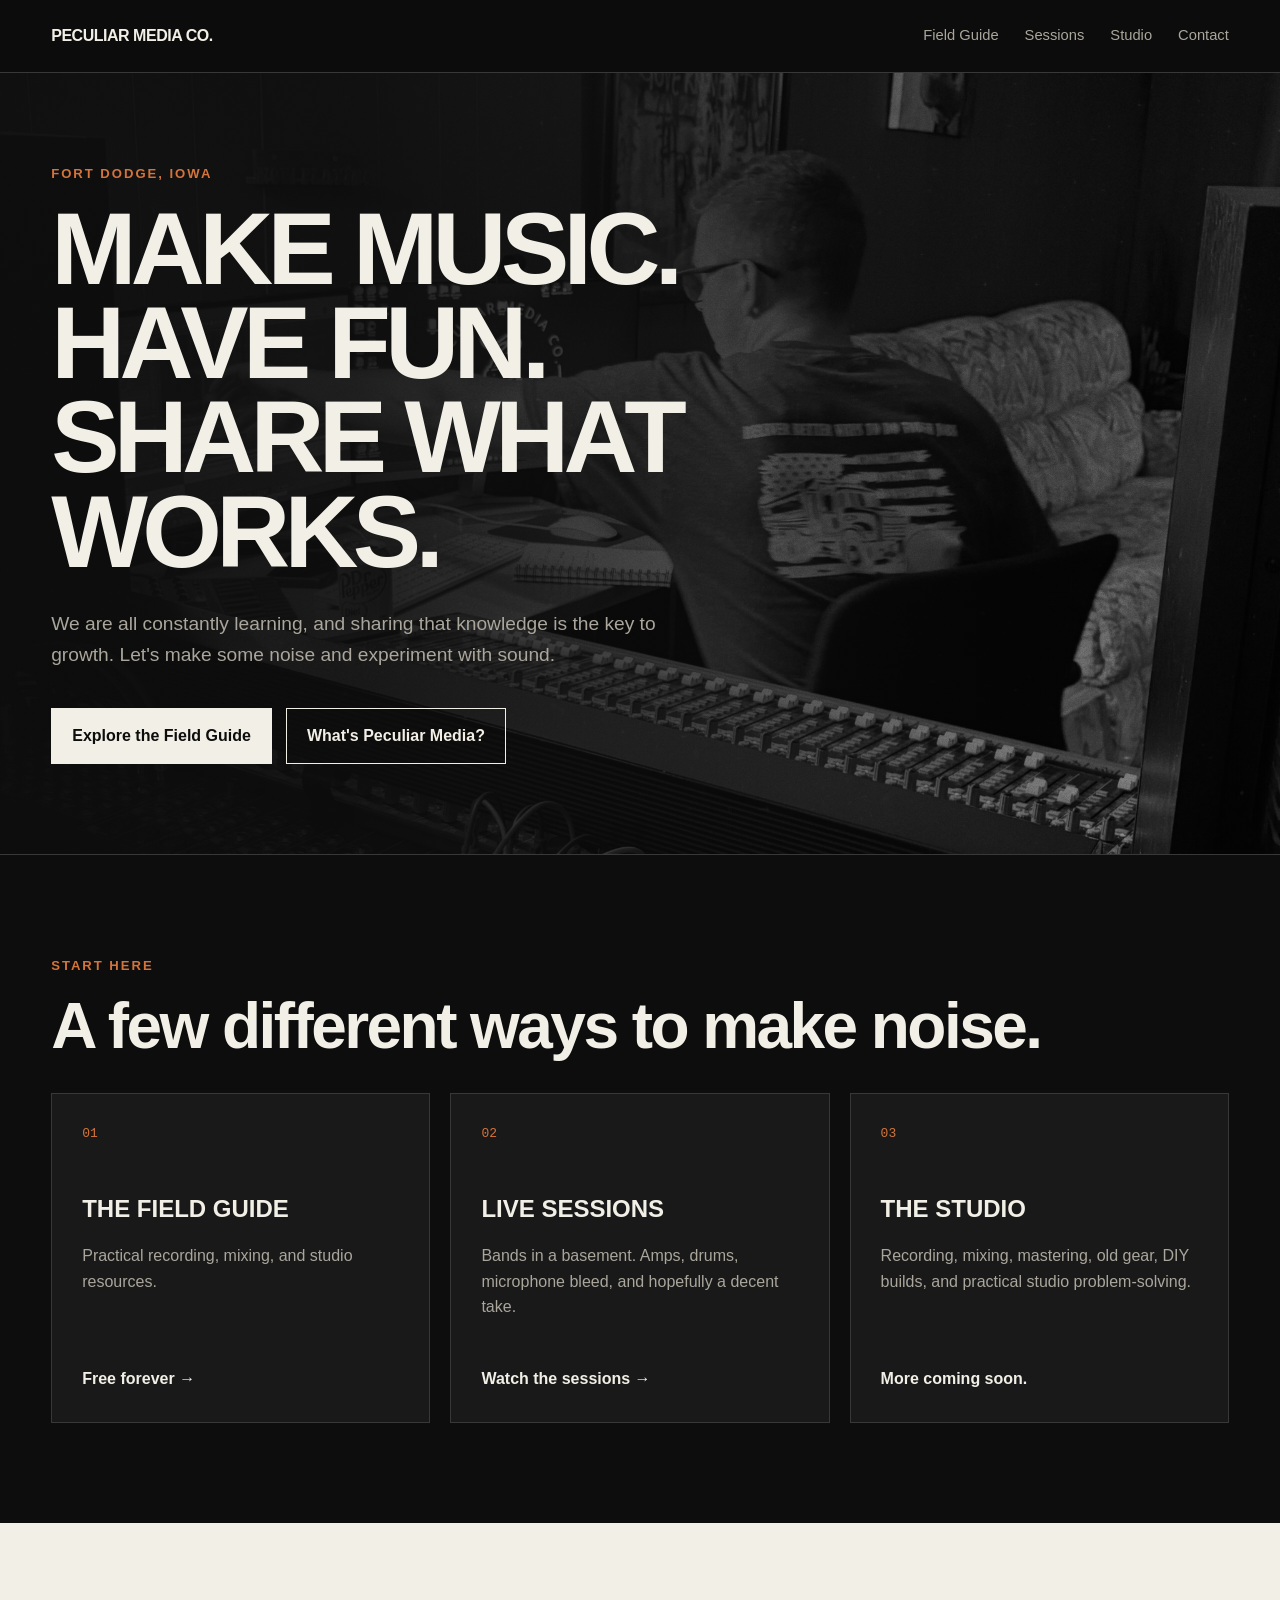
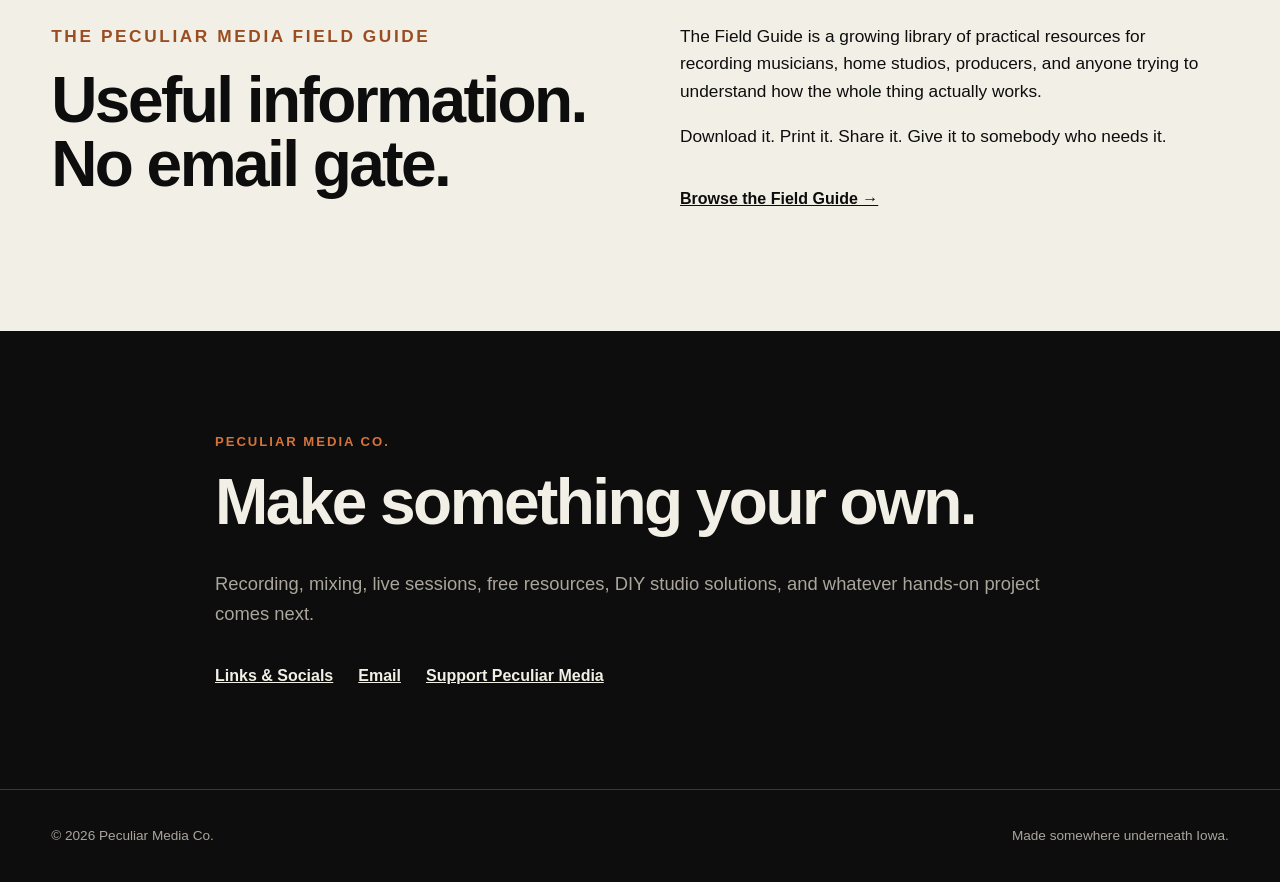
==== index.html @ db074de8 "Update index.html youtube link" ====
<!DOCTYPE html>
<html lang="en">
<head>
  <meta charset="UTF-8">

  <meta
    name="viewport"
    content="width=device-width, initial-scale=1.0"
  >

  <meta
    name="description"
    content="Peculiar Media Co. — recording, live sessions, DIY studio solutions, and free studio resources."
  >

  <title>Peculiar Media Co.</title>

  <link rel="stylesheet" href="/styles.css">
</head>

<body>

  <header class="site-header">
    <div class="container nav">
      <a class="logo" href="/">PECULIAR MEDIA CO.</a>

      <nav>
        <a href="/field-guide/">Field Guide</a>
        <a href="#sessions">Sessions</a>
        <a href="#studio">Studio</a>
        <a href="#contact">Contact</a>
      </nav>
    </div>
  </header>


  <main>

    <section class="hero">
      <div class="container hero-content">

        <p class="eyebrow">FORT DODGE, IOWA</p>

        <h1>
  MAKE MUSIC.<br>
  HAVE FUN.<br>
  SHARE WHAT WORKS.
</h1>

        <p class="hero-copy">
  We are all constantly learning, and sharing that knowledge is the key to growth. 
          Let's make some noise and experiment with sound.
</p>

        <div class="hero-buttons">
          <a class="button primary" href="/field-guide/">
            Explore the Field Guide
          </a>

          <a class="button secondary" href="#studio">
            What's Peculiar Media?
          </a>
        </div>

      </div>
    </section>


    <section class="section">
      <div class="container">

        <p class="eyebrow">START HERE</p>

        <h2>A few different ways to make noise.</h2>

        <div class="card-grid">

          <a class="feature-card" href="/field-guide/">
            <span class="card-number">01</span>

            <h3>THE FIELD GUIDE</h3>

            <p>
              Practical recording, mixing, and studio resources.
            </p>

            <strong>Free forever →</strong>
          </a>


          <a class="feature-card"
   id="sessions"
   href="https://www.youtube.com/channel/UCgUYKD_JXZCVzA_oYSHVTQg"
   target="_blank"
   rel="noopener noreferrer">

  <span class="card-number">02</span>

  <h3>LIVE SESSIONS</h3>

  <p>
    Bands in a basement. Amps, drums, microphone bleed,
    and hopefully a decent take.
  </p>

  <strong>Watch the sessions →</strong>
</a>


          <div class="feature-card" id="studio">
            <span class="card-number">03</span>

            <h3>THE STUDIO</h3>

            <p>
              Recording, mixing, mastering, old gear, DIY builds,
              and practical studio problem-solving.
            </p>

            <strong>More coming soon.</strong>
          </div>

        </div>
      </div>
    </section>


    <section class="section field-guide-callout">
      <div class="container callout-layout">

        <div>
          <p class="eyebrow">THE PECULIAR MEDIA FIELD GUIDE</p>

          <h2>
            Useful information.<br>
            No email gate.
          </h2>
        </div>

        <div>
          <p>
            The Field Guide is a growing library of practical resources
            for recording musicians, home studios, producers, and anyone
            trying to understand how the whole thing actually works.
          </p>

          <p>
            Download it. Print it. Share it. Give it to somebody who needs it.
          </p>

          <a class="text-link" href="/field-guide/">
            Browse the Field Guide →
          </a>
        </div>

      </div>
    </section>


    <section class="section" id="contact">
      <div class="container contact">

        <p class="eyebrow">PECULIAR MEDIA CO.</p>

        <h2>Make something your own.</h2>

        <p>
          Recording, mixing, live sessions, free resources,
          DIY studio solutions, and whatever hands-on project comes next.
        </p>

        <div class="contact-links">
          <a href="https://linktr.ee/peculiarmediaco">
            Links & Socials
          </a>

          <a href="mailto:peculiarmediacompany@gmail.com">
            Email
          </a>

          <a href="https://ko-fi.com/peculiarmediaco">
            Support Peculiar Media
          </a>
        </div>

      </div>
    </section>

  </main>


  <footer>
    <div class="container footer-inner">
      <span>© 2026 Peculiar Media Co.</span>
      <span>Made somewhere underneath Iowa.</span>
    </div>
  </footer>

</body>
</html>
---- styles.css ----
/* =========================
   PECULIAR MEDIA CO.
   ========================= */

:root {
  --black: #0d0d0d;
  --dark: #151515;
  --card: #191919;
  --white: #f2efe6;
  --muted: #aaa69c;
  --line: #383838;
  --accent: #d4743b;
  --max-width: 1180px;
}


/* RESET */

* {
  box-sizing: border-box;
}

html {
  scroll-behavior: smooth;
}

body {
  margin: 0;
  background: var(--black);
  color: var(--white);
  font-family: Arial, Helvetica, sans-serif;
  line-height: 1.6;
}

a {
  color: inherit;
}

img {
  max-width: 100%;
  display: block;
}


/* GLOBAL */

.container {
  width: min(92%, var(--max-width));
  margin: 0 auto;
}

.section {
  padding: 100px 0;
}

.eyebrow {
  margin: 0 0 18px;
  color: var(--accent);
  font-weight: 700;
  font-size: 0.82rem;
  letter-spacing: 0.15em;
}

h1,
h2,
h3,
p {
  margin-top: 0;
}

h1 {
  max-width: 900px;
  margin-bottom: 30px;
  font-size: clamp(3rem, 8vw, 7rem);
  line-height: 0.92;
  letter-spacing: -0.055em;
}

h2 {
  margin-bottom: 35px;
  font-size: clamp(2rem, 5vw, 4.4rem);
  line-height: 1;
  letter-spacing: -0.04em;
}

h3 {
  margin-bottom: 15px;
  font-size: 1.5rem;
}


/* HEADER */

.site-header {
  position: sticky;
  top: 0;
  z-index: 10;
  background: rgba(13, 13, 13, 0.94);
  border-bottom: 1px solid var(--line);
  backdrop-filter: blur(12px);
}

.nav {
  min-height: 72px;
  display: flex;
  align-items: center;
  justify-content: space-between;
  gap: 30px;
}

.logo {
  text-decoration: none;
  font-weight: 800;
  letter-spacing: -0.03em;
}

nav {
  display: flex;
  gap: 26px;
}

nav a {
  color: var(--muted);
  text-decoration: none;
  font-size: 0.92rem;
}

nav a:hover {
  color: var(--white);
}


/* =========================
   HOME PAGE
   ========================= */


/* HERO */

.hero {
  min-height: 82vh;
  display: flex;
  align-items: center;
  border-bottom: 1px solid var(--line);

  background:
    linear-gradient(
      90deg,
      rgba(13, 13, 13, 0.97) 0%,
      rgba(13, 13, 13, 0.90) 28%,
      rgba(13, 13, 13, 0.68) 52%,
      rgba(13, 13, 13, 0.34) 78%,
      rgba(13, 13, 13, 0.18) 100%
    ),
    url("/hero-console.jpeg");

  background-size: cover;
  background-position: center center;
  background-repeat: no-repeat;
}

.hero-content {
  padding-top: 90px;
  padding-bottom: 90px;
}

.hero-copy {
  max-width: 670px;
  color: var(--muted);
  font-size: 1.2rem;
}

.hero-buttons {
  margin-top: 38px;
  display: flex;
  flex-wrap: wrap;
  gap: 14px;
}


/* BUTTONS */

.button {
  display: inline-block;
  padding: 14px 20px;
  text-decoration: none;
  font-weight: 700;
  border: 1px solid var(--white);
}

.button.primary {
  background: var(--white);
  color: var(--black);
}

.button.primary:hover {
  background: var(--accent);
  border-color: var(--accent);
}

.button.secondary:hover {
  background: var(--white);
  color: var(--black);
}


/* HOME CARDS */

.card-grid {
  display: grid;
  grid-template-columns: repeat(3, 1fr);
  gap: 20px;
}

.feature-card {
  min-height: 330px;
  padding: 30px;
  display: flex;
  flex-direction: column;
  background: var(--card);
  border: 1px solid var(--line);
  text-decoration: none;
}

.feature-card p {
  color: var(--muted);
}

.feature-card strong {
  margin-top: auto;
}

a.feature-card {
  transition:
    transform 0.2s ease,
    border-color 0.2s ease;
}

a.feature-card:hover {
  transform: translateY(-5px);
  border-color: var(--accent);
}

.card-number {
  margin-bottom: 45px;
  color: var(--accent);
  font-family: monospace;
}


/* HOME FIELD GUIDE CALLOUT */

.field-guide-callout {
  background: var(--white);
  color: var(--black);
}

.callout-layout {
  display: grid;
  grid-template-columns: 1fr 1fr;
  gap: 80px;
}

.callout-layout .eyebrow {
  color: #9b4d22;
}

.callout-layout p {
  max-width: 540px;
  font-size: 1.08rem;
}

.text-link {
  display: inline-block;
  margin-top: 18px;
  font-weight: 800;
}


/* CONTACT */

.contact {
  max-width: 850px;
  margin-left: auto;
  margin-right: auto;
}

.contact > p:not(.eyebrow) {
  color: var(--muted);
  font-size: 1.15rem;
}

.contact-links {
  margin-top: 35px;
  display: flex;
  flex-wrap: wrap;
  gap: 25px;
}

.contact-links a {
  font-weight: 700;
}


/* =========================
   SIMPLE FIELD GUIDE PAGE
   ========================= */

.simple-field-hero {
  padding: 90px 0 55px;
  border-bottom: 1px solid var(--line);
}

.simple-field-hero h1 {
  max-width: 950px;
  margin-bottom: 24px;
  font-size: clamp(3rem, 7vw, 6rem);
  line-height: 0.95;
}

.simple-field-intro {
  max-width: 760px;
  margin-bottom: 10px;
  color: var(--muted);
  font-size: 1.15rem;
}

.simple-field-note {
  margin-bottom: 28px;
  color: var(--white);
  font-weight: 700;
}


/* SEARCH */

.simple-search-wrap {
  max-width: 760px;
}

.simple-search {
  width: 100%;
  padding: 17px 18px;
  background: var(--card);
  color: var(--white);
  border: 1px solid var(--line);
  font: inherit;
  font-size: 1rem;
  outline: none;
}

.simple-search::placeholder {
  color: var(--muted);
}

.simple-search:focus {
  border-color: var(--accent);
}


/* FIELD GUIDE SECTIONS */

.simple-field-section {
  padding: 65px 0;
}


/* TOPICS */

.topic-grid {
  display: grid;
  grid-template-columns: repeat(3, 1fr);
  gap: 12px;
}

.topic-card {
  padding: 22px 20px;
  background: var(--card);
  border: 1px solid var(--line);
  text-decoration: none;
  font-weight: 700;
  transition: border-color 0.2s ease;
}

.topic-card:hover {
  border-color: var(--accent);
}


/* RESOURCE LIST */

.simple-resource-list {
  border-top: 1px solid var(--line);
}

.simple-resource {
  display: grid;
  grid-template-columns: 1fr auto;
  gap: 25px;
  align-items: center;
  padding: 28px 0;
  border-bottom: 1px solid var(--line);
  text-decoration: none;
  transition:
    background 0.2s ease,
    padding 0.2s ease;
}

.simple-resource:hover {
  background: var(--card);
  padding-left: 18px;
  padding-right: 18px;
}

.resource-label {
  display: inline-block;
  margin-bottom: 8px;
  color: var(--accent);
  font-size: 0.72rem;
  font-weight: 700;
  letter-spacing: 0.12em;
}

.simple-resource h3 {
  margin-bottom: 8px;
  font-size: 1.55rem;
}

.simple-resource p {
  max-width: 720px;
  margin-bottom: 0;
  color: var(--muted);
}

.resource-arrow {
  font-size: 1.8rem;
}


/* FIELD GUIDE BOTTOM CALLOUT */

.simple-field-footer-callout {
  padding: 55px 0;
  background: var(--white);
  color: var(--black);
}

.simple-field-footer-callout p {
  max-width: 760px;
  font-size: 1.08rem;
}

.simple-field-links {
  display: flex;
  flex-wrap: wrap;
  gap: 24px;
  margin-top: 24px;
}

.simple-field-links a {
  font-weight: 700;
}


/* =========================
   FOOTER
   ========================= */

footer {
  padding: 35px 0;
  border-top: 1px solid var(--line);
  color: var(--muted);
  font-size: 0.85rem;
}

.footer-inner {
  display: flex;
  justify-content: space-between;
  gap: 20px;
}


/* =========================
   MOBILE
   ========================= */

@media (max-width: 800px) {

  .section {
    padding: 70px 0;
  }


  /* HEADER */

  .nav {
    padding: 17px 0;
    align-items: flex-start;
  }

  nav {
    display: none;
  }


  /* HOME HERO */

  .hero {
    min-height: auto;

    background:
      linear-gradient(
        180deg,
        rgba(13, 13, 13, 0.58) 0%,
        rgba(13, 13, 13, 0.80) 45%,
        rgba(13, 13, 13, 0.97) 100%
      ),
      url("/hero-console.jpeg");

    background-size: cover;
    background-position: 58% center;
    background-repeat: no-repeat;
  }

  .hero-content {
    padding-top: 100px;
    padding-bottom: 90px;
  }

  .hero-copy {
    font-size: 1.05rem;
  }


  /* HOME CONTENT */

  .card-grid,
  .callout-layout {
    grid-template-columns: 1fr;
  }

  .callout-layout {
    gap: 25px;
  }


  /* FIELD GUIDE */

  .simple-field-hero {
    padding: 65px 0 42px;
  }

  .simple-field-hero h1 {
    font-size: clamp(2.7rem, 12vw, 4rem);
    line-height: 0.92;
  }

  .simple-field-intro {
    font-size: 1rem;
  }

  .simple-field-section {
    padding: 48px 0;
  }

  .topic-grid {
    grid-template-columns: repeat(2, 1fr);
  }

  .topic-card {
    padding: 18px 16px;
  }

  .simple-resource {
    grid-template-columns: 1fr auto;
    gap: 15px;
    padding: 24px 0;
  }

  .simple-resource:hover {
    padding-left: 0;
    padding-right: 0;
    background: transparent;
  }

  .simple-resource h3 {
    font-size: 1.35rem;
    line-height: 1.1;
  }

  .simple-resource p {
    font-size: 0.95rem;
  }

  .resource-arrow {
    font-size: 1.5rem;
  }

  .simple-field-links {
    flex-direction: column;
    gap: 12px;
  }


  /* FOOTER */

  .footer-inner {
    flex-direction: column;
  }

}


/* EXTRA SMALL PHONES */

@media (max-width: 420px) {

  .topic-grid {
    grid-template-columns: 1fr;
  }

  .hero-buttons {
    flex-direction: column;
  }

  .button {
    width: 100%;
    text-align: center;
  }

}

/* =========================
   MIX REFERENCE LIBRARY
   ========================= */

.reference-hero {
  padding: 90px 0 55px;
  border-bottom: 1px solid var(--line);
}

.reference-hero h1 {
  max-width: 900px;
  margin-bottom: 24px;
  font-size: clamp(3rem, 7vw, 6rem);
  line-height: 0.95;
}

.reference-intro {
  max-width: 760px;
  color: var(--muted);
  font-size: 1.1rem;
}


/* SEARCH + FILTERS */

.reference-tools {
  padding: 50px 0;
  border-bottom: 1px solid var(--line);
}

#reference-search {
  width: 100%;
  max-width: 760px;
  padding: 17px 18px;
  background: var(--card);
  color: var(--white);
  border: 1px solid var(--line);
  font: inherit;
  font-size: 1rem;
  outline: none;
}

#reference-search::placeholder {
  color: var(--muted);
}

#reference-search:focus {
  border-color: var(--accent);
}

.reference-filters {
  display: flex;
  flex-wrap: wrap;
  gap: 10px;
  margin-top: 20px;
}

.filter-button {
  padding: 10px 15px;
  background: transparent;
  color: var(--muted);
  border: 1px solid var(--line);
  font: inherit;
  font-weight: 700;
  cursor: pointer;
}

.filter-button:hover,
.filter-button.active {
  color: var(--black);
  background: var(--accent);
  border-color: var(--accent);
}


/* LIBRARY */

.reference-results {
  padding: 65px 0 90px;
}

.reference-entry {
  padding: 35px 0;
  border-top: 1px solid var(--line);
}

.reference-entry:last-child {
  border-bottom: 1px solid var(--line);
}

.reference-entry-heading {
  display: flex;
  justify-content: space-between;
  gap: 30px;
  align-items: flex-start;
}

.reference-number {
  display: block;
  margin-bottom: 8px;
  color: var(--accent);
  font-family: monospace;
}

.reference-entry h2 {
  margin-bottom: 4px;
  font-size: clamp(2rem, 4vw, 3.2rem);
}

.reference-artist {
  margin-bottom: 0;
  color: var(--muted);
  font-size: 1.1rem;
}

.reference-genre {
  color: var(--accent);
  font-size: 0.75rem;
  font-weight: 700;
  letter-spacing: 0.12em;
}

.reference-tags {
  display: flex;
  flex-wrap: wrap;
  gap: 8px;
  margin: 24px 0;
}

.reference-tags span {
  padding: 6px 9px;
  border: 1px solid var(--line);
  color: var(--muted);
  font-size: 0.72rem;
  font-weight: 700;
  letter-spacing: 0.08em;
}

.reference-notes {
  max-width: 760px;
}

.reference-notes strong {
  display: block;
  margin-bottom: 8px;
  color: var(--accent);
  font-size: 0.75rem;
  letter-spacing: 0.1em;
}

.reference-notes p {
  margin-bottom: 0;
  color: var(--muted);
  font-size: 1.05rem;
}

#no-reference-results {
  padding: 30px 0;
  color: var(--muted);
}


/* MOBILE */

@media (max-width: 800px) {

  .reference-hero {
    padding: 65px 0 42px;
  }

  .reference-hero h1 {
    font-size: clamp(2.7rem, 12vw, 4rem);
  }

  .reference-intro {
    font-size: 1rem;
  }

  .reference-tools {
    padding: 40px 0;
  }

  .reference-entry {
    padding: 28px 0;
  }

  .reference-entry-heading {
    display: block;
  }

  .reference-genre {
    display: inline-block;
    margin-top: 12px;
  }

  .reference-entry h2 {
    font-size: 2rem;
  }

  .reference-notes p {
    font-size: 0.98rem;
  }

}
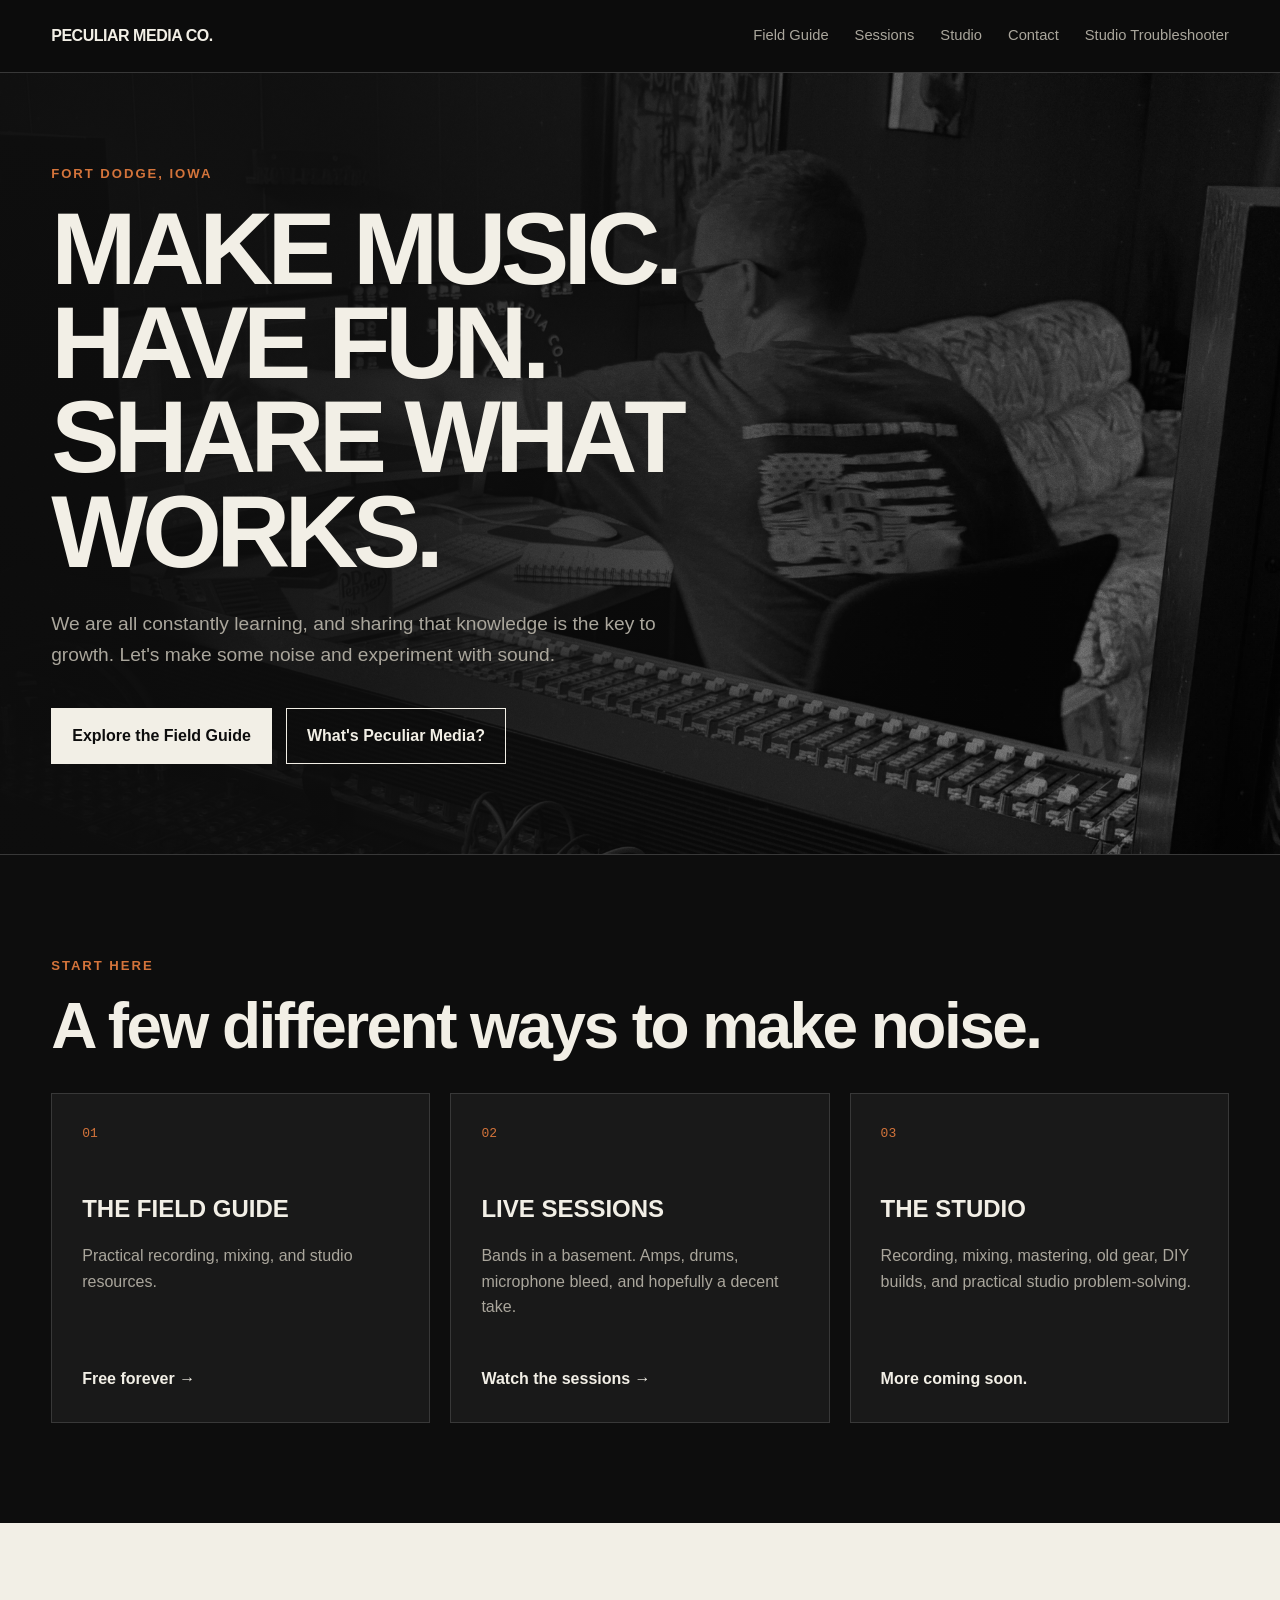
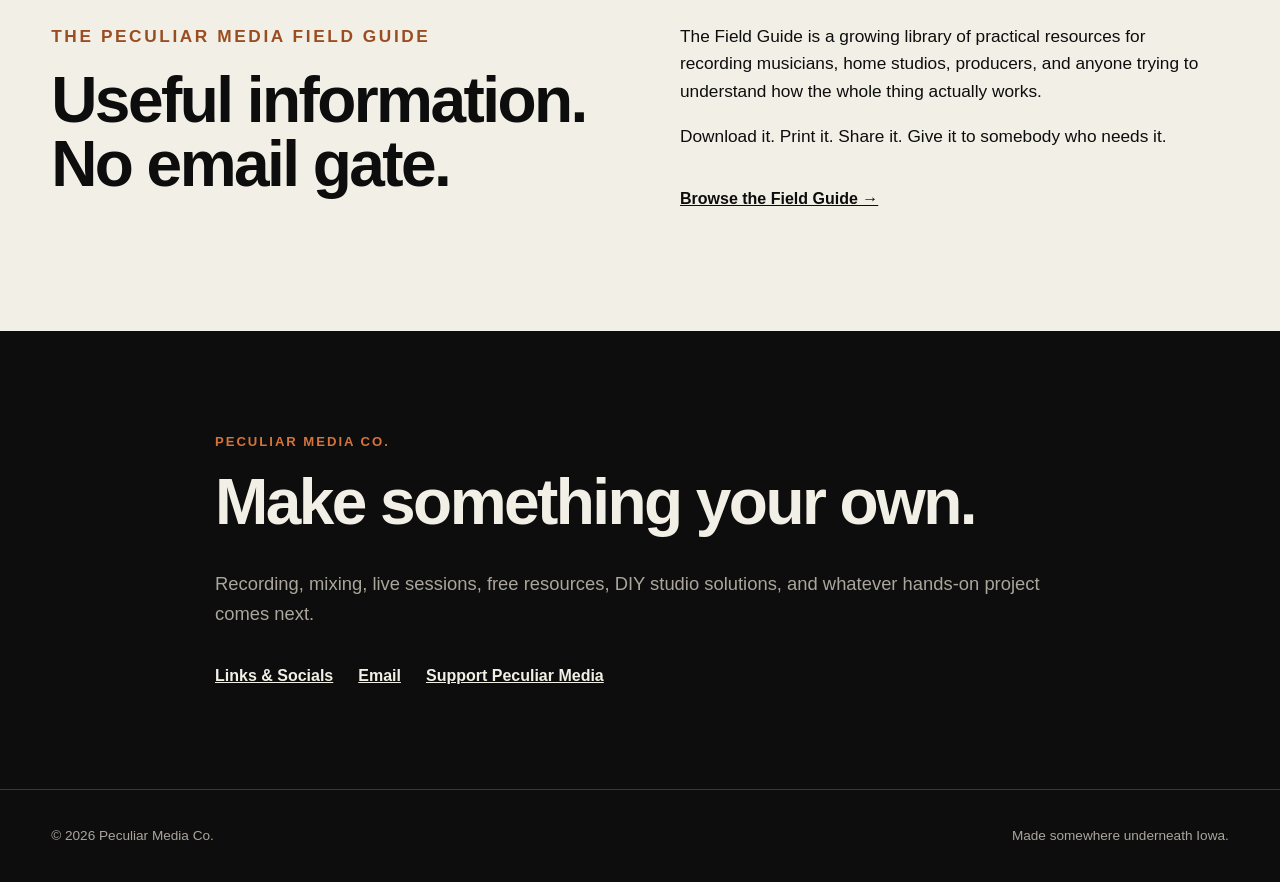
==== commit 7dd0396f: "Update homepage trouble icon index.html" ====
--- a/index.html
+++ b/index.html
@@ -29,6 +29,7 @@
         <a href="#sessions">Sessions</a>
         <a href="#studio">Studio</a>
         <a href="#contact">Contact</a>
+        <a href="/troubleshooter/">Studio Troubleshooter</a>
       </nav>
     </div>
   </header>
--- a/styles.css
+++ b/styles.css
@@ -518,7 +518,7 @@
       url("/hero-console.jpeg");
 
     background-size: cover;
-    background-position: 58% center;
+    background-position: 50% 100%;
     background-repeat: no-repeat;
   }
 
@@ -834,3 +834,259 @@
   }
 
 }
+
+/* =========================================================
+   STUDIO TROUBLESHOOTER
+   ========================================================= */
+
+.troubleshooter-hero {
+  padding: 110px 8% 90px;
+  border-bottom: 1px solid var(--line);
+}
+
+.troubleshooter-hero h1 {
+  margin: 12px 0 24px;
+  font-size: clamp(3.5rem, 9vw, 8rem);
+  line-height: 0.88;
+  letter-spacing: -0.05em;
+}
+
+.troubleshooter-intro {
+  max-width: 720px;
+  font-size: 1.35rem;
+  line-height: 1.5;
+}
+
+.troubleshooter-philosophy {
+  max-width: 720px;
+  margin-top: 22px;
+  opacity: 0.7;
+  font-size: 1rem;
+}
+
+.troubleshooter-start,
+.troubleshooter-preview,
+.contribute-section {
+  padding: 80px 8%;
+  border-bottom: 1px solid var(--line);
+}
+
+.section-heading {
+  margin-bottom: 40px;
+}
+
+.section-heading span {
+  opacity: 0.6;
+  font-size: 0.8rem;
+  letter-spacing: 0.16em;
+}
+
+.section-heading h2,
+.troubleshooter-preview h2,
+.contribute-section h2 {
+  margin-top: 8px;
+  font-size: clamp(2rem, 5vw, 4rem);
+}
+
+.troubleshooter-grid {
+  display: grid;
+  grid-template-columns: repeat(2, minmax(0, 1fr));
+  border-top: 1px solid var(--line);
+  border-left: 1px solid var(--line);
+}
+
+.troubleshooter-card {
+  min-width: 0;
+  padding: 34px;
+  border-right: 1px solid var(--line);
+  border-bottom: 1px solid var(--line);
+  color: inherit;
+  text-decoration: none;
+  transition:
+    background 0.2s ease,
+    transform 0.2s ease;
+}
+
+.troubleshooter-card h3 {
+  margin: 12px 0 14px;
+  font-size: 1.45rem;
+}
+
+.troubleshooter-card p {
+  max-width: 520px;
+  opacity: 0.72;
+  line-height: 1.6;
+}
+
+.troubleshooter-card strong {
+  display: inline-block;
+  margin-top: 22px;
+}
+
+.trouble-number {
+  opacity: 0.45;
+  font-size: 0.8rem;
+  letter-spacing: 0.15em;
+}
+
+@media (hover: hover) and (pointer: fine) {
+  .troubleshooter-card:hover {
+    background: rgba(255,255,255,0.04);
+  }
+}
+
+.troubleshooter-preview > p {
+  max-width: 700px;
+  line-height: 1.6;
+}
+
+.mix-category-grid {
+  display: grid;
+  grid-template-columns: repeat(3, minmax(0, 1fr));
+  gap: 12px;
+  margin-top: 35px;
+}
+
+.mix-category-grid button {
+  padding: 22px 18px;
+  min-height: 70px;
+  background: transparent;
+  color: inherit;
+  border: 1px solid var(--line);
+  font: inherit;
+  font-weight: 700;
+  letter-spacing: 0.04em;
+  cursor: pointer;
+}
+
+.contribute-intro {
+  max-width: 760px;
+  margin-bottom: 40px;
+  line-height: 1.65;
+  opacity: 0.8;
+}
+
+.contribute-form {
+  max-width: 850px;
+}
+
+.contribute-form label,
+.contribute-form legend {
+  display: block;
+  margin-bottom: 10px;
+  font-weight: 700;
+}
+
+.contribute-form input[type="text"],
+.contribute-form input[type="email"],
+.contribute-form select,
+.contribute-form textarea {
+  width: 100%;
+  box-sizing: border-box;
+  margin-bottom: 28px;
+  padding: 15px;
+  border: 1px solid var(--line);
+  background: rgba(255,255,255,0.03);
+  color: inherit;
+  font: inherit;
+}
+
+.contribute-form textarea {
+  resize: vertical;
+}
+
+.contribute-form fieldset {
+  margin: 0 0 32px;
+  padding: 22px;
+  border: 1px solid var(--line);
+}
+
+.contribute-form fieldset label {
+  margin: 14px 0 0;
+  font-weight: 400;
+}
+
+.contribute-form fieldset input {
+  margin-right: 8px;
+}
+
+.form-two-column {
+  display: grid;
+  grid-template-columns: 1fr 1fr;
+  gap: 18px;
+}
+
+.optional {
+  opacity: 0.5;
+  font-weight: 400;
+}
+
+.permission-check {
+  display: flex !important;
+  align-items: flex-start;
+  gap: 10px;
+  margin: 5px 0 25px;
+  font-weight: 400 !important;
+  line-height: 1.5;
+}
+
+.permission-check input {
+  margin-top: 5px;
+}
+
+.submit-contribution {
+  padding: 16px 22px;
+  border: 0;
+  background: var(--accent);
+  color: #111;
+  font: inherit;
+  font-weight: 800;
+  cursor: pointer;
+}
+
+.form-note {
+  max-width: 650px;
+  margin-top: 18px;
+  opacity: 0.55;
+  font-size: 0.85rem;
+  line-height: 1.5;
+}
+
+
+@media (max-width: 800px) {
+
+  .troubleshooter-hero,
+  .troubleshooter-start,
+  .troubleshooter-preview,
+  .contribute-section {
+    padding-left: 6%;
+    padding-right: 6%;
+  }
+
+  .troubleshooter-grid {
+    grid-template-columns: 1fr;
+  }
+
+  .mix-category-grid {
+    grid-template-columns: 1fr 1fr;
+  }
+
+  .form-two-column {
+    grid-template-columns: 1fr;
+    gap: 0;
+  }
+
+}
+
+
+@media (max-width: 500px) {
+
+  .mix-category-grid {
+    grid-template-columns: 1fr;
+  }
+
+  .troubleshooter-card {
+    padding: 28px 22px;
+  }
+
+}
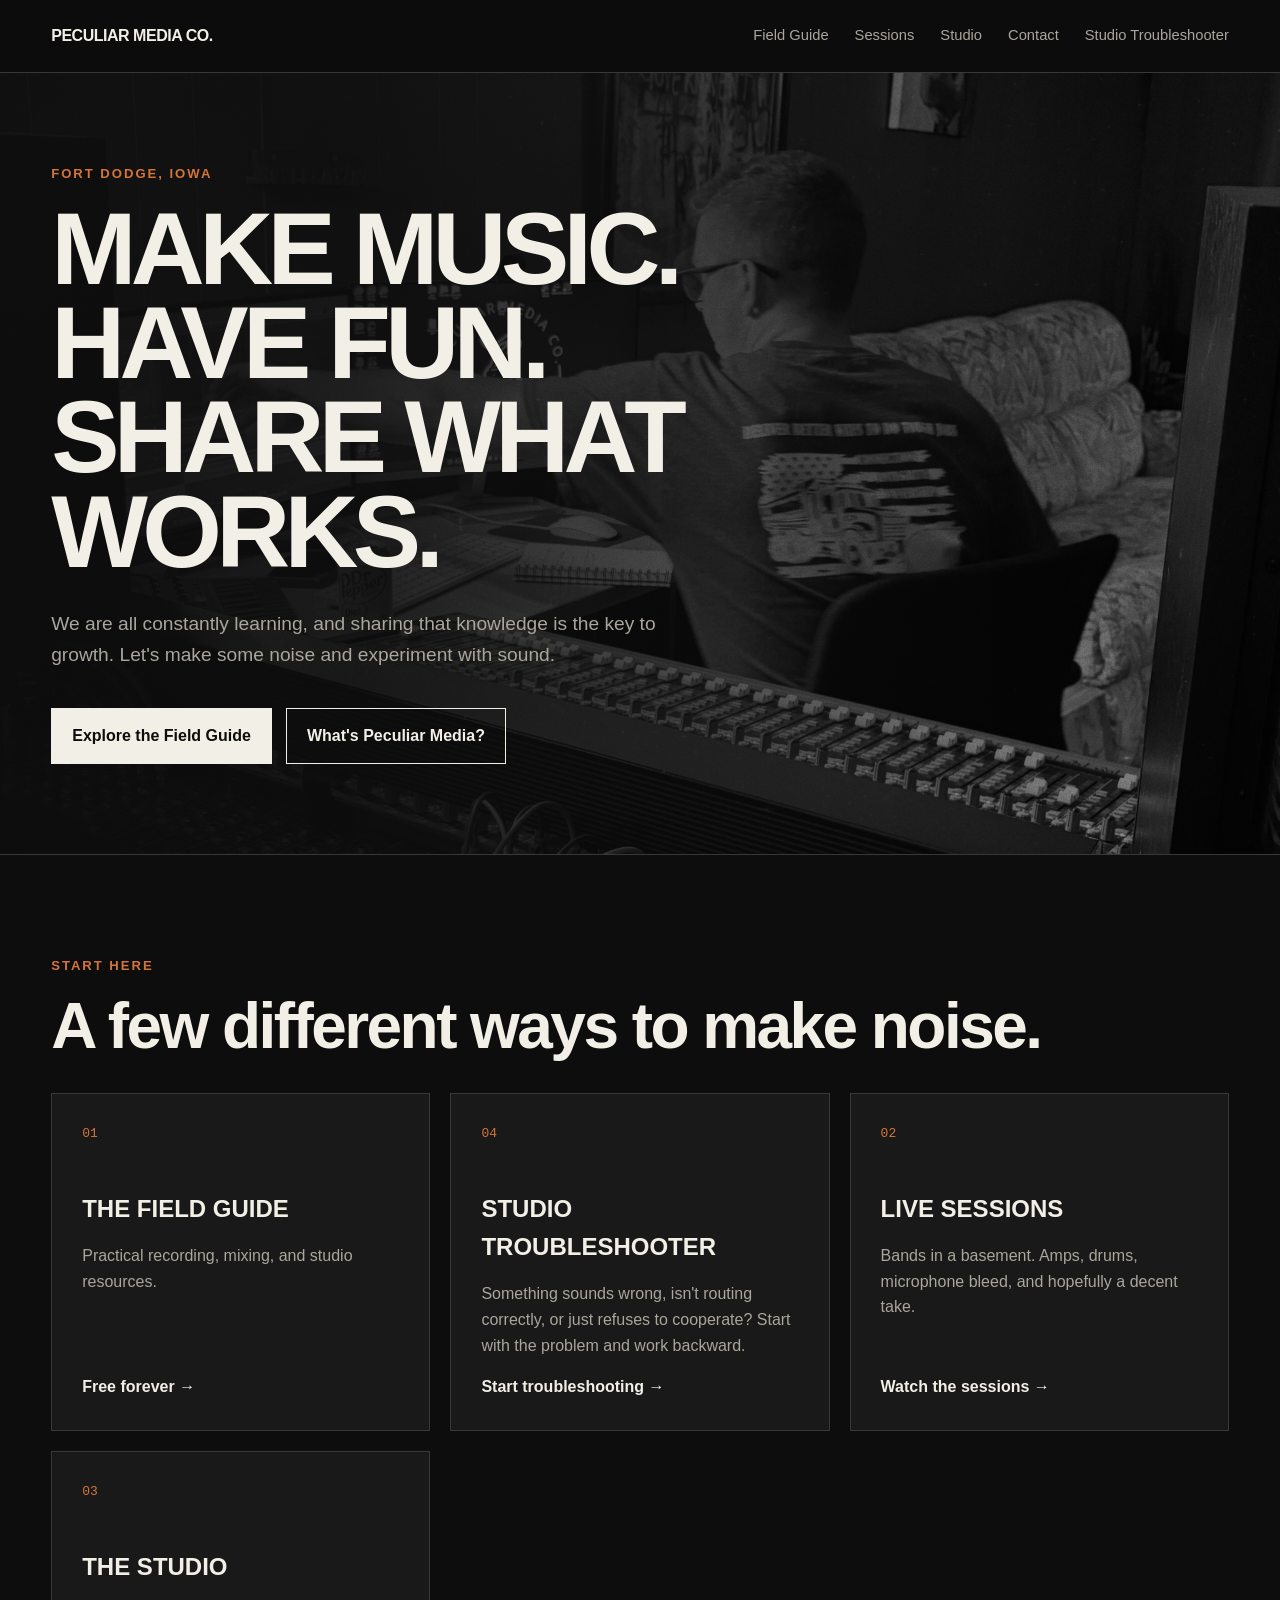
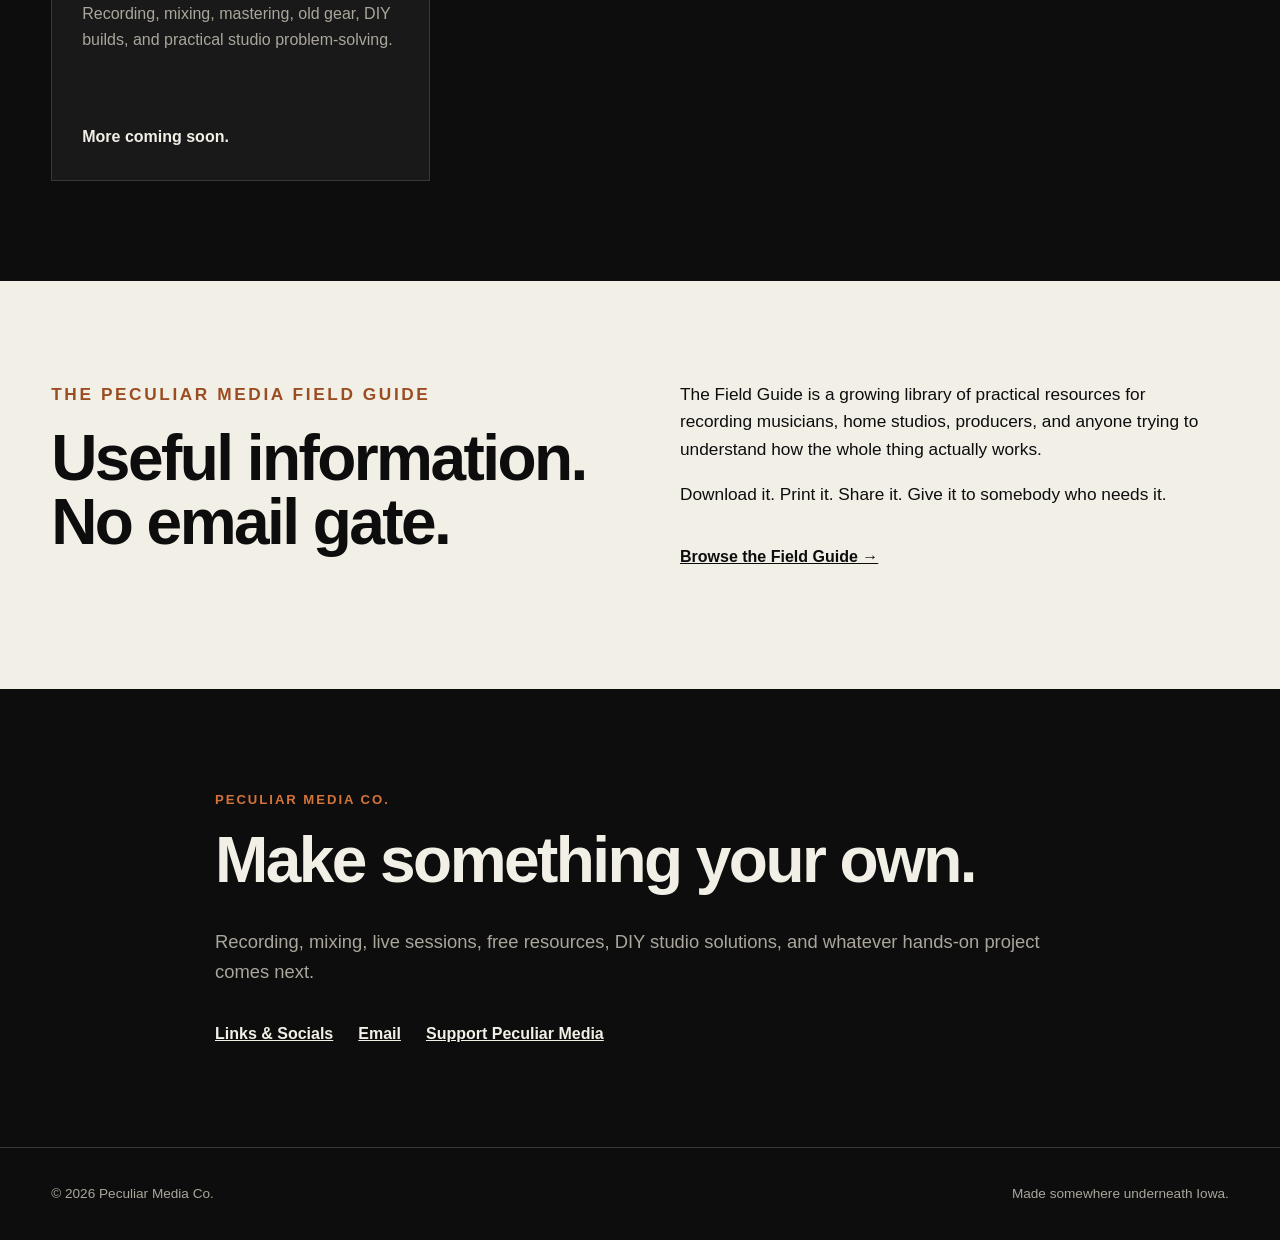
==== commit b7ea638c: "Home page trouble card add" ====
--- a/index.html
+++ b/index.html
@@ -88,6 +88,22 @@
             <strong>Free forever →</strong>
           </a>
 
+          <a class="feature-card"
+   href="/troubleshooter/">
+
+  <span class="card-number">04</span>
+
+  <h3>STUDIO TROUBLESHOOTER</h3>
+
+  <p>
+    Something sounds wrong, isn't routing correctly, or just refuses
+    to cooperate? Start with the problem and work backward.
+  </p>
+
+  <strong>Start troubleshooting →</strong>
+
+</a>
+
 
           <a class="feature-card"
    id="sessions"
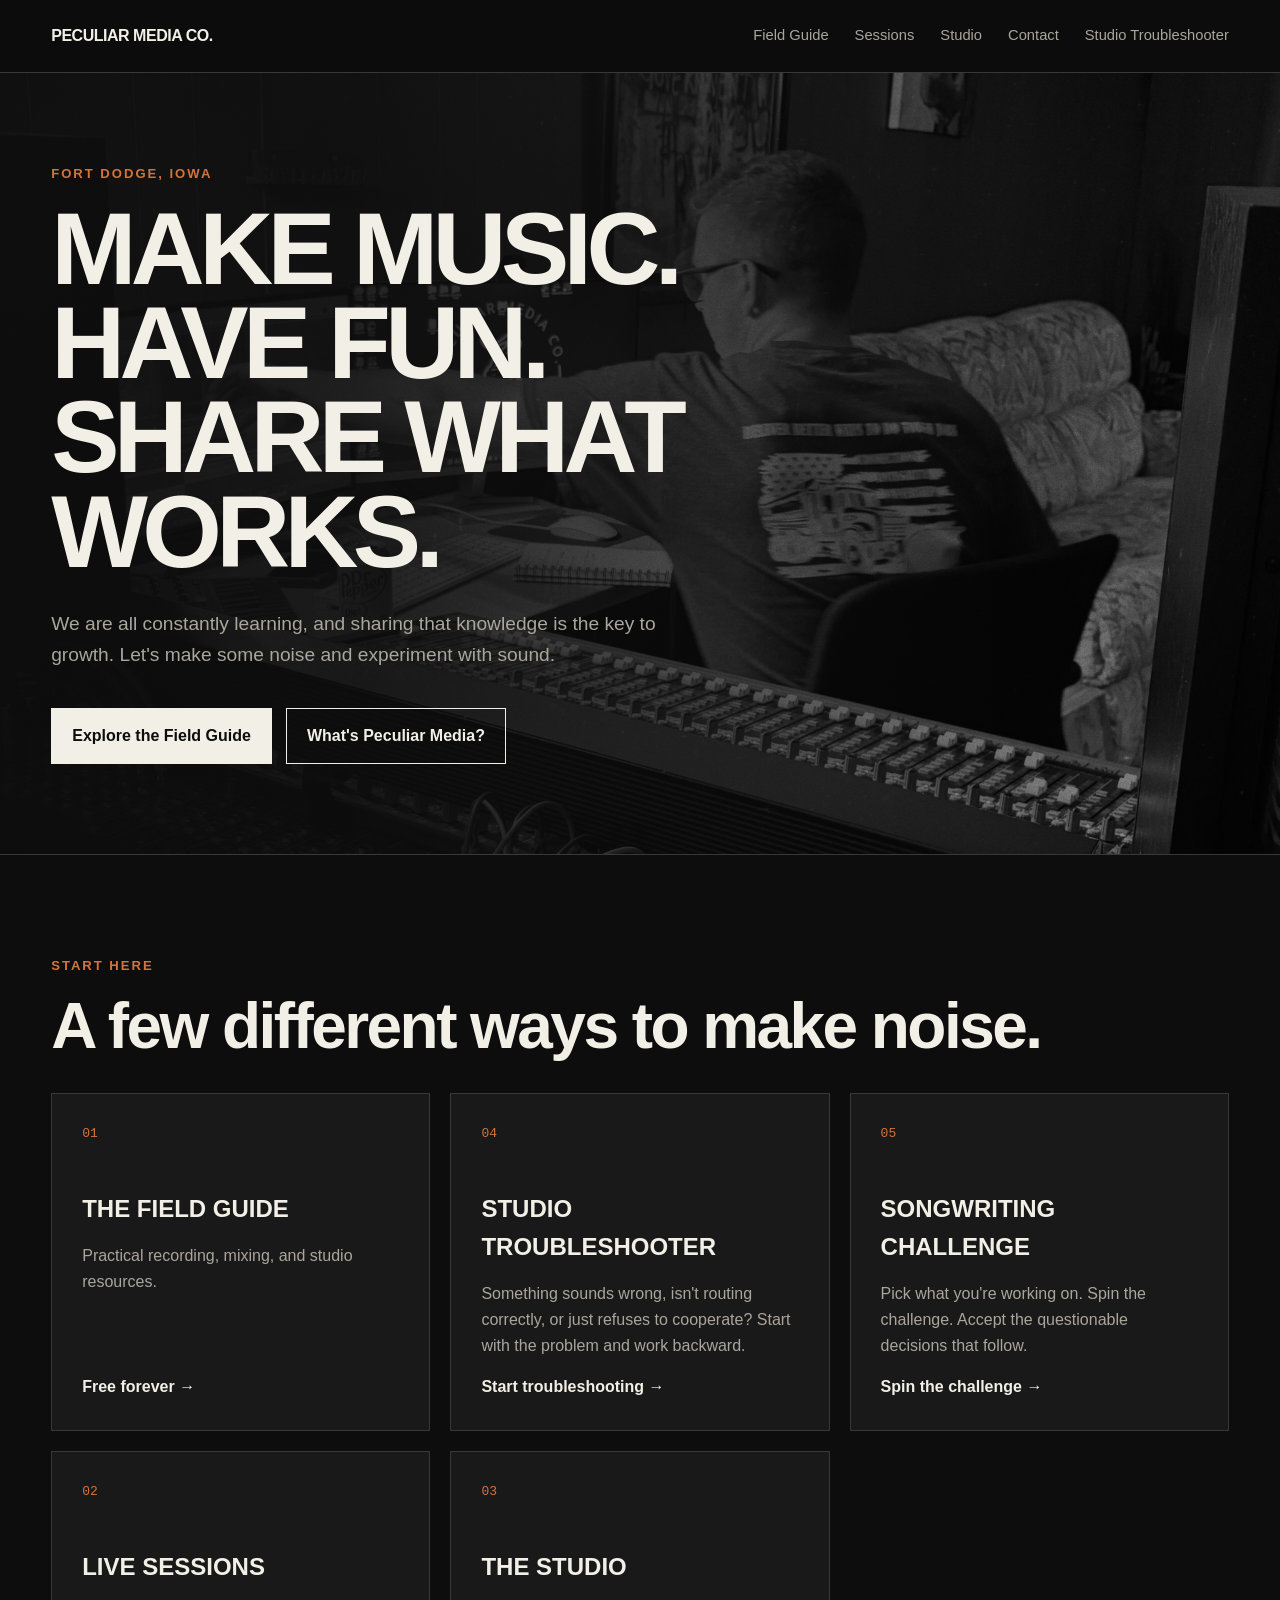
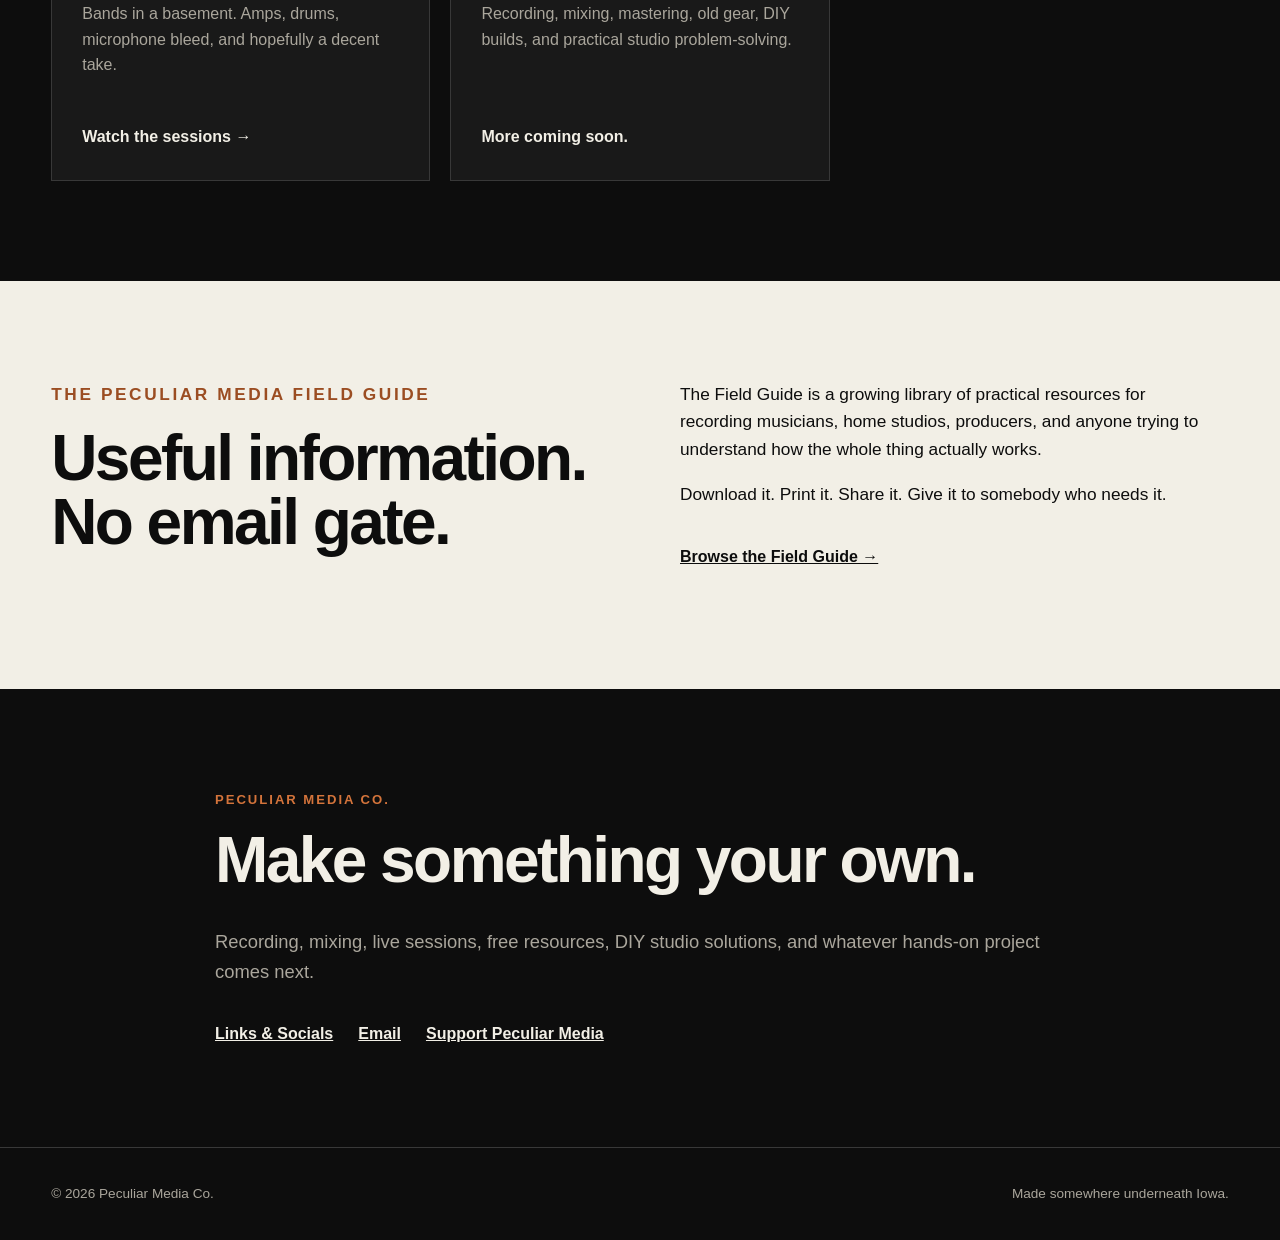
==== commit 7e618e93: "Update challenge card homepage index.html" ====
--- a/index.html
+++ b/index.html
@@ -104,6 +104,21 @@
 
 </a>
 
+<a class="feature-card"
+   href="/songwriting-challenge/">
+
+  <span class="card-number">05</span>
+
+  <h3>SONGWRITING CHALLENGE</h3>
+
+  <p>
+    Pick what you're working on. Spin the challenge.
+    Accept the questionable decisions that follow.
+  </p>
+
+  <strong>Spin the challenge →</strong>
+
+</a>
 
           <a class="feature-card"
    id="sessions"
--- a/styles.css
+++ b/styles.css
@@ -1090,3 +1090,317 @@
   }
 
 }
+
+/* =========================================================
+   TROUBLESHOOTER CONTRIBUTION CTA
+   ========================================================= */
+
+.troubleshooter-contribute {
+  padding: 80px 8%;
+  border-bottom: 1px solid var(--line);
+}
+
+.troubleshooter-contribute h2 {
+  margin-top: 8px;
+  font-size: clamp(2rem, 5vw, 4rem);
+}
+
+.troubleshooter-contribute p {
+  max-width: 700px;
+  line-height: 1.65;
+  opacity: 0.8;
+}
+
+.troubleshooter-contribute-link {
+  display: inline-block;
+  margin-top: 28px;
+  padding: 16px 22px;
+  background: var(--accent);
+  color: #111;
+  text-decoration: none;
+  font-weight: 800;
+}
+
+
+/* =========================================================
+   CONTRIBUTION PAGE
+   ========================================================= */
+
+.contribute-page-hero {
+  padding: 110px 8% 70px;
+  border-bottom: 1px solid var(--line);
+}
+
+.contribute-page-hero h1 {
+  margin: 12px 0 24px;
+  font-size: clamp(3rem, 8vw, 7rem);
+  line-height: 0.9;
+  letter-spacing: -0.04em;
+}
+
+.contribute-page-hero > p {
+  max-width: 760px;
+  line-height: 1.65;
+}
+
+.contribute-page-note {
+  margin-top: 22px;
+  opacity: 0.6;
+}
+
+.contribute-form-section {
+  padding: 70px 8% 90px;
+}
+
+
+@media (max-width: 800px) {
+
+  .troubleshooter-contribute,
+  .contribute-page-hero,
+  .contribute-form-section {
+    padding-left: 6%;
+    padding-right: 6%;
+  }
+
+}
+
+/* =========================================================
+   TROUBLESHOOTER DECISION STEPS
+   ========================================================= */
+
+.trouble-step {
+  margin-top: 70px;
+  padding-top: 60px;
+  border-top: 1px solid var(--line);
+}
+
+.trouble-step h2 {
+  max-width: 900px;
+}
+
+.trouble-step > p {
+  max-width: 760px;
+  line-height: 1.7;
+}
+
+.trouble-tip {
+  max-width: 760px;
+  margin-top: 28px;
+  padding: 22px;
+  border-left: 3px solid var(--accent);
+  background: rgba(255,255,255,0.03);
+  line-height: 1.65;
+}
+
+.mix-category-grid button:disabled {
+  opacity: 0.28;
+  cursor: not-allowed;
+}
+
+/* =========================================================
+   SONGWRITING CHALLENGE
+   ========================================================= */
+
+.challenge-hero {
+  padding: 120px 8% 90px;
+  border-bottom: 1px solid var(--line);
+}
+
+.challenge-hero h1 {
+  margin: 12px 0 28px;
+  font-size: clamp(3.5rem, 9vw, 8rem);
+  line-height: 0.86;
+  letter-spacing: -0.05em;
+}
+
+.challenge-intro {
+  max-width: 720px;
+  font-size: 1.15rem;
+  line-height: 1.7;
+  opacity: 0.8;
+}
+
+
+.challenge-section {
+  padding: 70px 8%;
+  border-bottom: 1px solid var(--line);
+}
+
+.challenge-section h2,
+.challenge-machine h2,
+.challenge-go h2 {
+  margin-top: 8px;
+  font-size: clamp(2rem, 5vw, 4rem);
+}
+
+
+.challenge-modes {
+  display: flex;
+  flex-wrap: wrap;
+  gap: 12px;
+  margin-top: 30px;
+}
+
+.mode-button {
+  padding: 14px 20px;
+  border: 1px solid var(--line);
+  background: transparent;
+  color: var(--text);
+  font: inherit;
+  font-weight: 800;
+  cursor: pointer;
+}
+
+.mode-button:hover,
+.mode-button.active {
+  background: var(--accent);
+  color: #111;
+  border-color: var(--accent);
+}
+
+
+.challenge-machine {
+  padding: 80px 8%;
+  border-bottom: 1px solid var(--line);
+}
+
+.challenge-machine-heading {
+  display: flex;
+  justify-content: space-between;
+  align-items: end;
+  gap: 30px;
+  margin-bottom: 40px;
+}
+
+.spin-button {
+  padding: 18px 28px;
+  border: 0;
+  background: var(--accent);
+  color: #111;
+  font: inherit;
+  font-weight: 900;
+  cursor: pointer;
+}
+
+
+.challenge-results {
+  display: grid;
+  grid-template-columns: repeat(3, 1fr);
+  gap: 16px;
+}
+
+
+.challenge-slot {
+  min-height: 165px;
+  padding: 22px;
+  border: 1px solid var(--line);
+  background: rgba(255,255,255,0.025);
+}
+
+.slot-top {
+  display: flex;
+  justify-content: space-between;
+  align-items: center;
+  gap: 15px;
+}
+
+.slot-label {
+  font-size: 0.75rem;
+  font-weight: 900;
+  letter-spacing: 0.12em;
+  opacity: 0.55;
+}
+
+.slot-result {
+  display: flex;
+  align-items: center;
+  min-height: 90px;
+  margin-top: 12px;
+  font-size: clamp(1.35rem, 3vw, 2.3rem);
+  font-weight: 900;
+  line-height: 1.05;
+}
+
+
+.lock-button {
+  padding: 7px 10px;
+  border: 1px solid var(--line);
+  background: transparent;
+  color: var(--text);
+  font: inherit;
+  font-size: 0.7rem;
+  font-weight: 900;
+  cursor: pointer;
+}
+
+.challenge-slot.locked {
+  border-color: var(--accent);
+}
+
+.challenge-slot.locked .lock-button {
+  background: var(--accent);
+  color: #111;
+  border-color: var(--accent);
+}
+
+
+/* =========================================================
+   CHALLENGE ROLL ANIMATION
+   ========================================================= */
+
+.challenge-slot {
+  transition:
+    border-color 0.15s ease,
+    transform 0.15s ease,
+    background 0.15s ease;
+}
+
+
+.challenge-slot.rolling {
+  border-color: var(--accent);
+  background: rgba(255,255,255,0.055);
+}
+
+
+.challenge-slot.rolling .slot-result {
+  opacity: 0.65;
+  transform: translateY(2px);
+}
+
+
+.challenge-slot.landed {
+  border-color: var(--accent);
+  transform: translateY(-3px);
+}
+
+
+.challenge-slot.landed .slot-result {
+  animation: slot-land 0.28s ease;
+}
+
+
+@keyframes slot-land {
+
+  0% {
+    opacity: 0.4;
+    transform: translateY(-10px);
+  }
+
+  60% {
+    opacity: 1;
+    transform: translateY(3px);
+  }
+
+  100% {
+    opacity: 1;
+    transform: translateY(0);
+  }
+
+}
+
+
+.spin-button:disabled,
+.secondary-challenge-button:disabled {
+  opacity: 0.5;
+  cursor: not-allowed;
+}
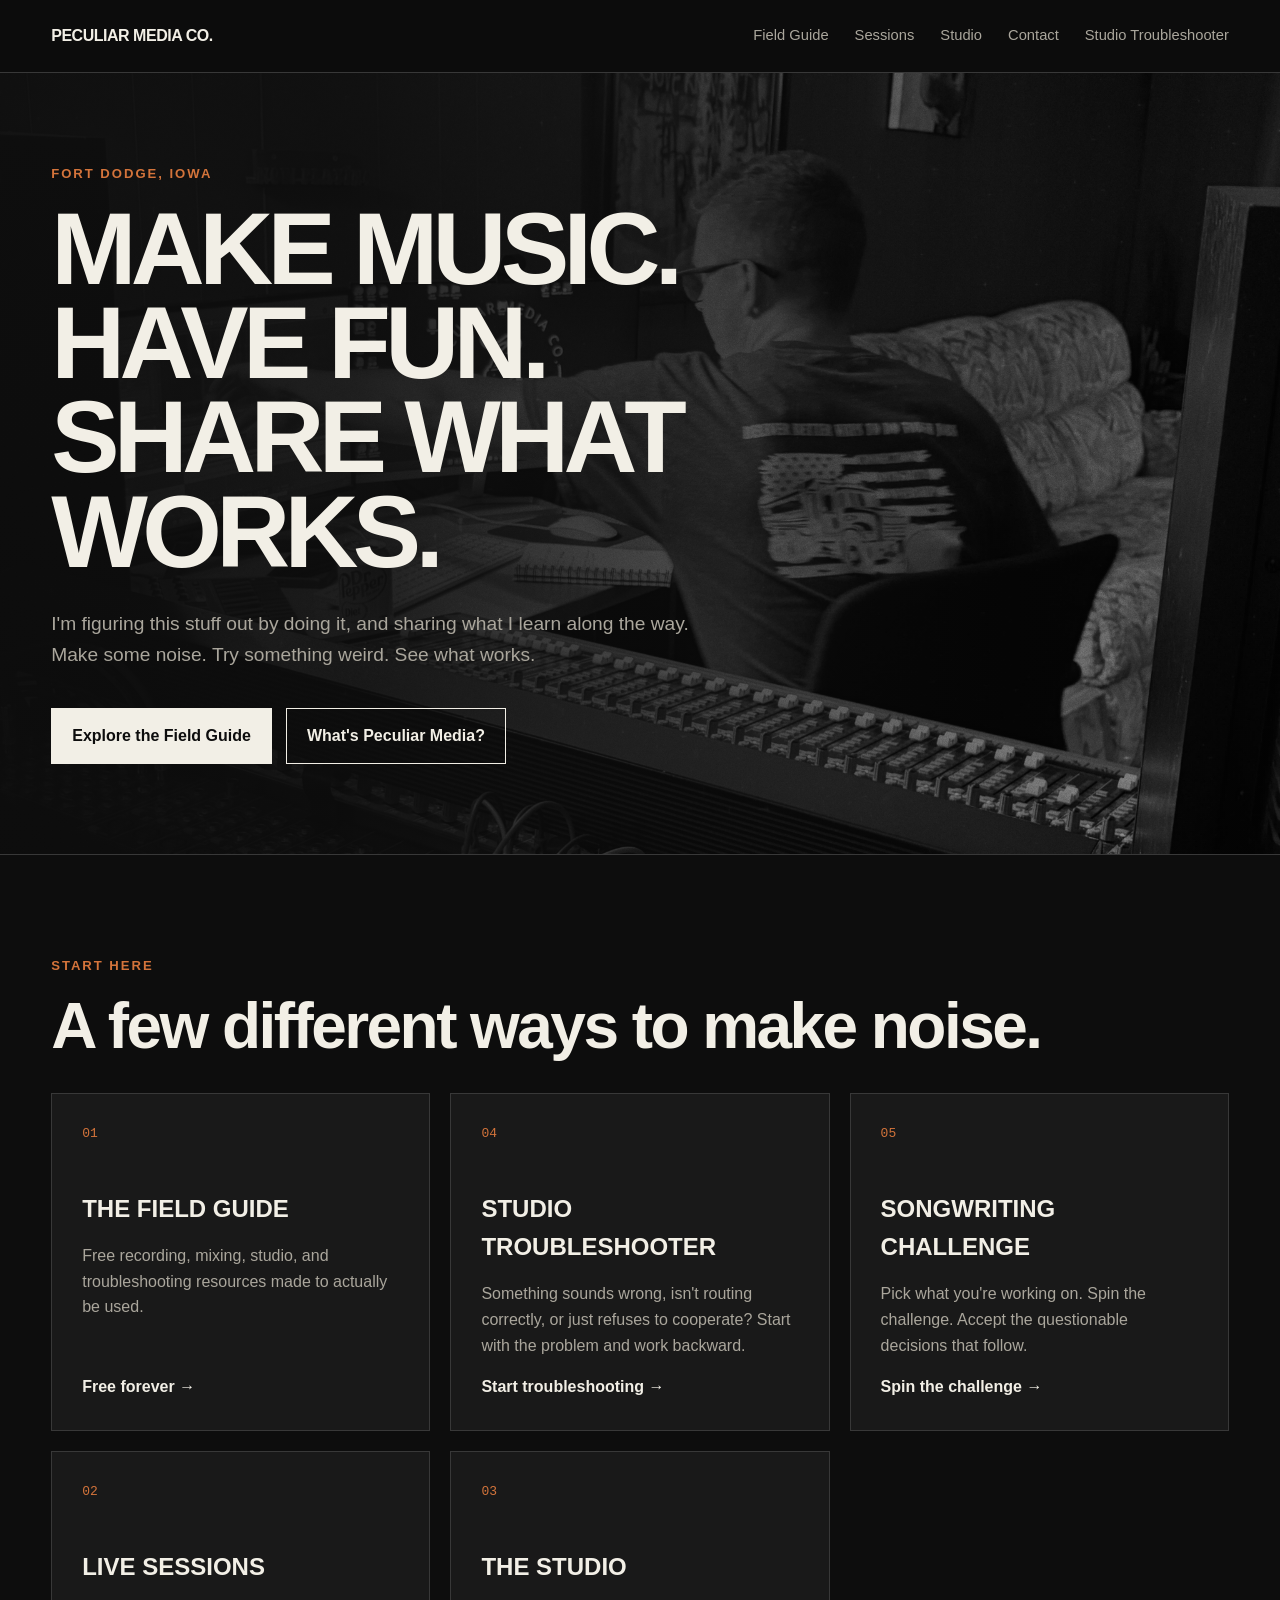
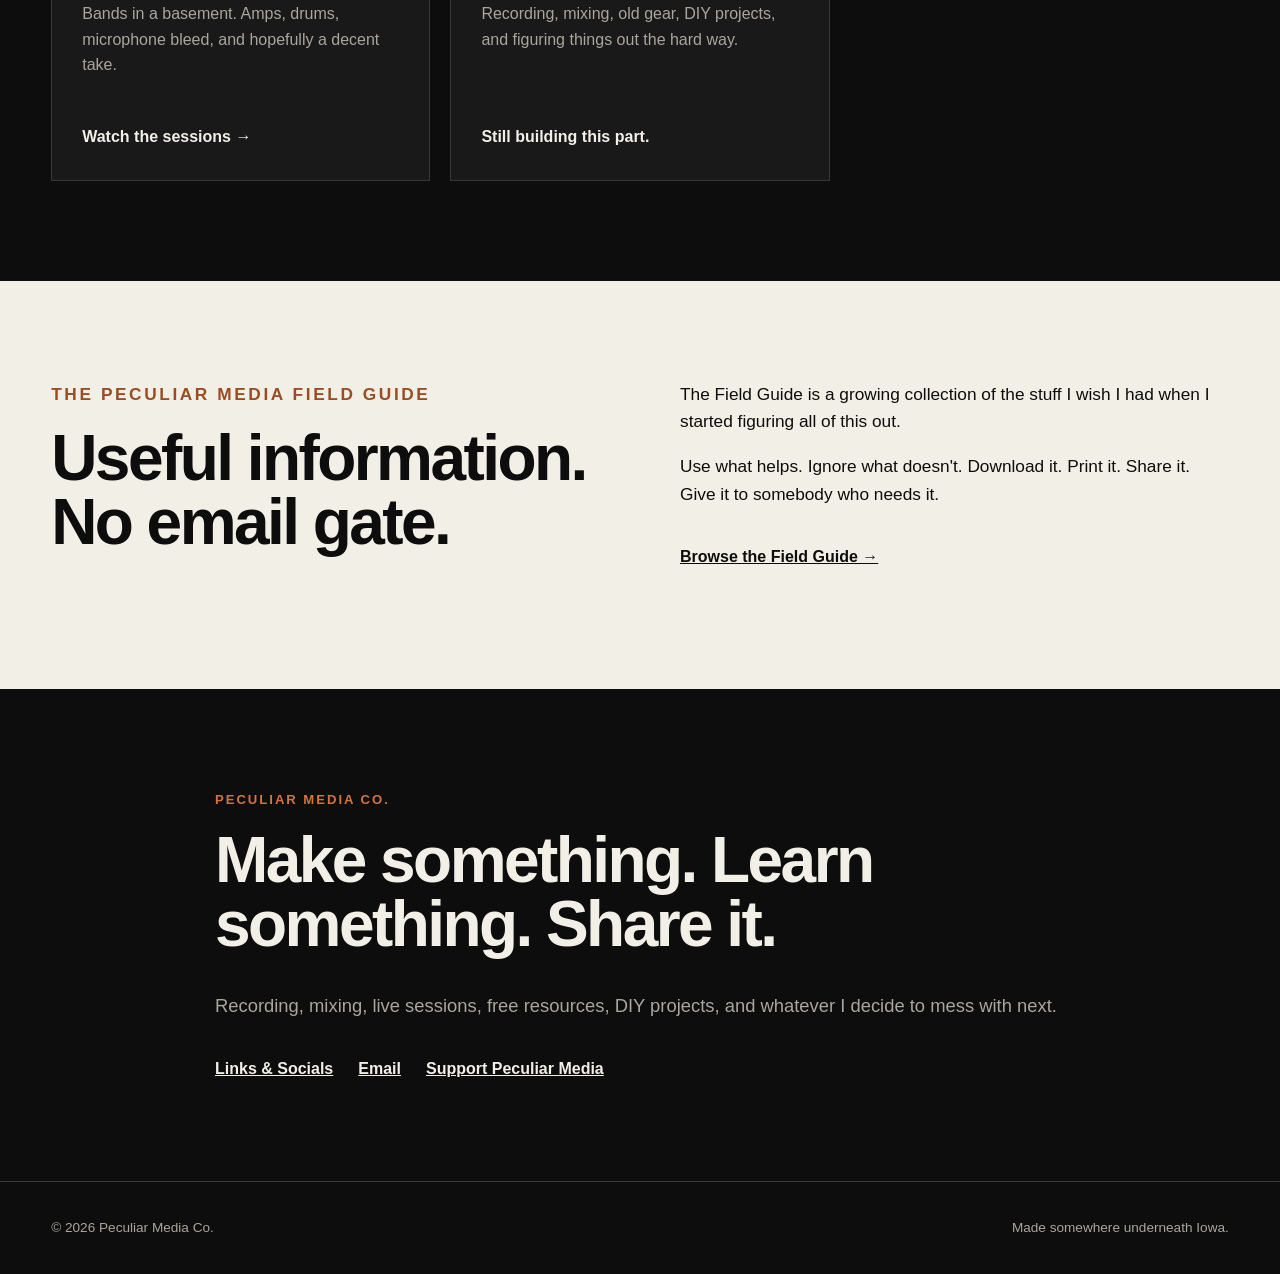
==== commit c08c720f: "Homepage language update" ====
--- a/index.html
+++ b/index.html
@@ -49,8 +49,8 @@
 </h1>
 
         <p class="hero-copy">
-  We are all constantly learning, and sharing that knowledge is the key to growth. 
-          Let's make some noise and experiment with sound.
+  I'm figuring this stuff out by doing it, and sharing what I learn along the way.
+  Make some noise. Try something weird. See what works.
 </p>
 
         <div class="hero-buttons">
@@ -82,8 +82,8 @@
             <h3>THE FIELD GUIDE</h3>
 
             <p>
-              Practical recording, mixing, and studio resources.
-            </p>
+  Free recording, mixing, studio, and troubleshooting resources made to actually be used.
+</p>
 
             <strong>Free forever →</strong>
           </a>
@@ -145,11 +145,10 @@
             <h3>THE STUDIO</h3>
 
             <p>
-              Recording, mixing, mastering, old gear, DIY builds,
-              and practical studio problem-solving.
-            </p>
-
-            <strong>More coming soon.</strong>
+  Recording, mixing, old gear, DIY projects, and figuring things out the hard way.
+</p>
+
+            <strong>Still building this part.</strong>
           </div>
 
         </div>
@@ -171,14 +170,14 @@
 
         <div>
           <p>
-            The Field Guide is a growing library of practical resources
-            for recording musicians, home studios, producers, and anyone
-            trying to understand how the whole thing actually works.
-          </p>
-
-          <p>
-            Download it. Print it. Share it. Give it to somebody who needs it.
-          </p>
+  The Field Guide is a growing collection of the stuff I wish I had
+  when I started figuring all of this out.
+</p>
+
+<p>
+  Use what helps. Ignore what doesn't. Download it. Print it.
+  Share it. Give it to somebody who needs it.
+</p>
 
           <a class="text-link" href="/field-guide/">
             Browse the Field Guide →
@@ -194,12 +193,12 @@
 
         <p class="eyebrow">PECULIAR MEDIA CO.</p>
 
-        <h2>Make something your own.</h2>
-
-        <p>
-          Recording, mixing, live sessions, free resources,
-          DIY studio solutions, and whatever hands-on project comes next.
-        </p>
+<h2>Make something. Learn something. Share it.</h2>
+
+<p>
+  Recording, mixing, live sessions, free resources,
+  DIY projects, and whatever I decide to mess with next.
+</p>
 
         <div class="contact-links">
           <a href="https://linktr.ee/peculiarmediaco">
--- a/styles.css
+++ b/styles.css
@@ -1404,3 +1404,114 @@
   opacity: 0.5;
   cursor: not-allowed;
 }
+
+/* =========================================================
+   SONGWRITING CHALLENGE — MOBILE
+   ========================================================= */
+
+@media (max-width: 800px) {
+
+  .challenge-hero {
+    padding: 70px 6% 55px;
+  }
+
+  .challenge-hero h1 {
+    font-size: clamp(2.8rem, 13vw, 4.5rem);
+    line-height: 0.88;
+  }
+
+  .challenge-intro {
+    font-size: 1rem;
+  }
+
+
+  .challenge-section,
+  .challenge-machine,
+  .challenge-go {
+    padding-left: 6%;
+    padding-right: 6%;
+  }
+
+
+  .challenge-modes {
+    display: grid;
+    grid-template-columns: repeat(2, minmax(0, 1fr));
+  }
+
+  .mode-button {
+    width: 100%;
+  }
+
+
+  .challenge-machine-heading {
+    display: block;
+  }
+
+  .spin-button {
+    width: 100%;
+    margin-top: 20px;
+  }
+
+
+  .challenge-results {
+    grid-template-columns: repeat(2, minmax(0, 1fr));
+  }
+
+  .challenge-slot {
+    min-width: 0;
+  }
+
+  .slot-result {
+    overflow-wrap: anywhere;
+    word-break: normal;
+  }
+
+
+  .challenge-actions {
+    display: grid;
+    grid-template-columns: 1fr;
+    gap: 10px;
+  }
+
+  .secondary-challenge-button {
+    width: 100%;
+  }
+
+}
+
+
+@media (max-width: 520px) {
+
+  .challenge-results {
+    grid-template-columns: 1fr;
+  }
+
+  .challenge-modes {
+    grid-template-columns: repeat(2, minmax(0, 1fr));
+  }
+
+  .challenge-slot {
+    min-height: 145px;
+  }
+
+  .slot-result {
+    min-height: 70px;
+    font-size: 1.55rem;
+  }
+
+}
+
+@media (max-width: 800px) {
+
+  .challenge-actions {
+    display: grid;
+    grid-template-columns: 1fr;
+    gap: 10px;
+  }
+
+  .secondary-challenge-button {
+    width: 100%;
+    padding: 14px 18px;
+  }
+
+}
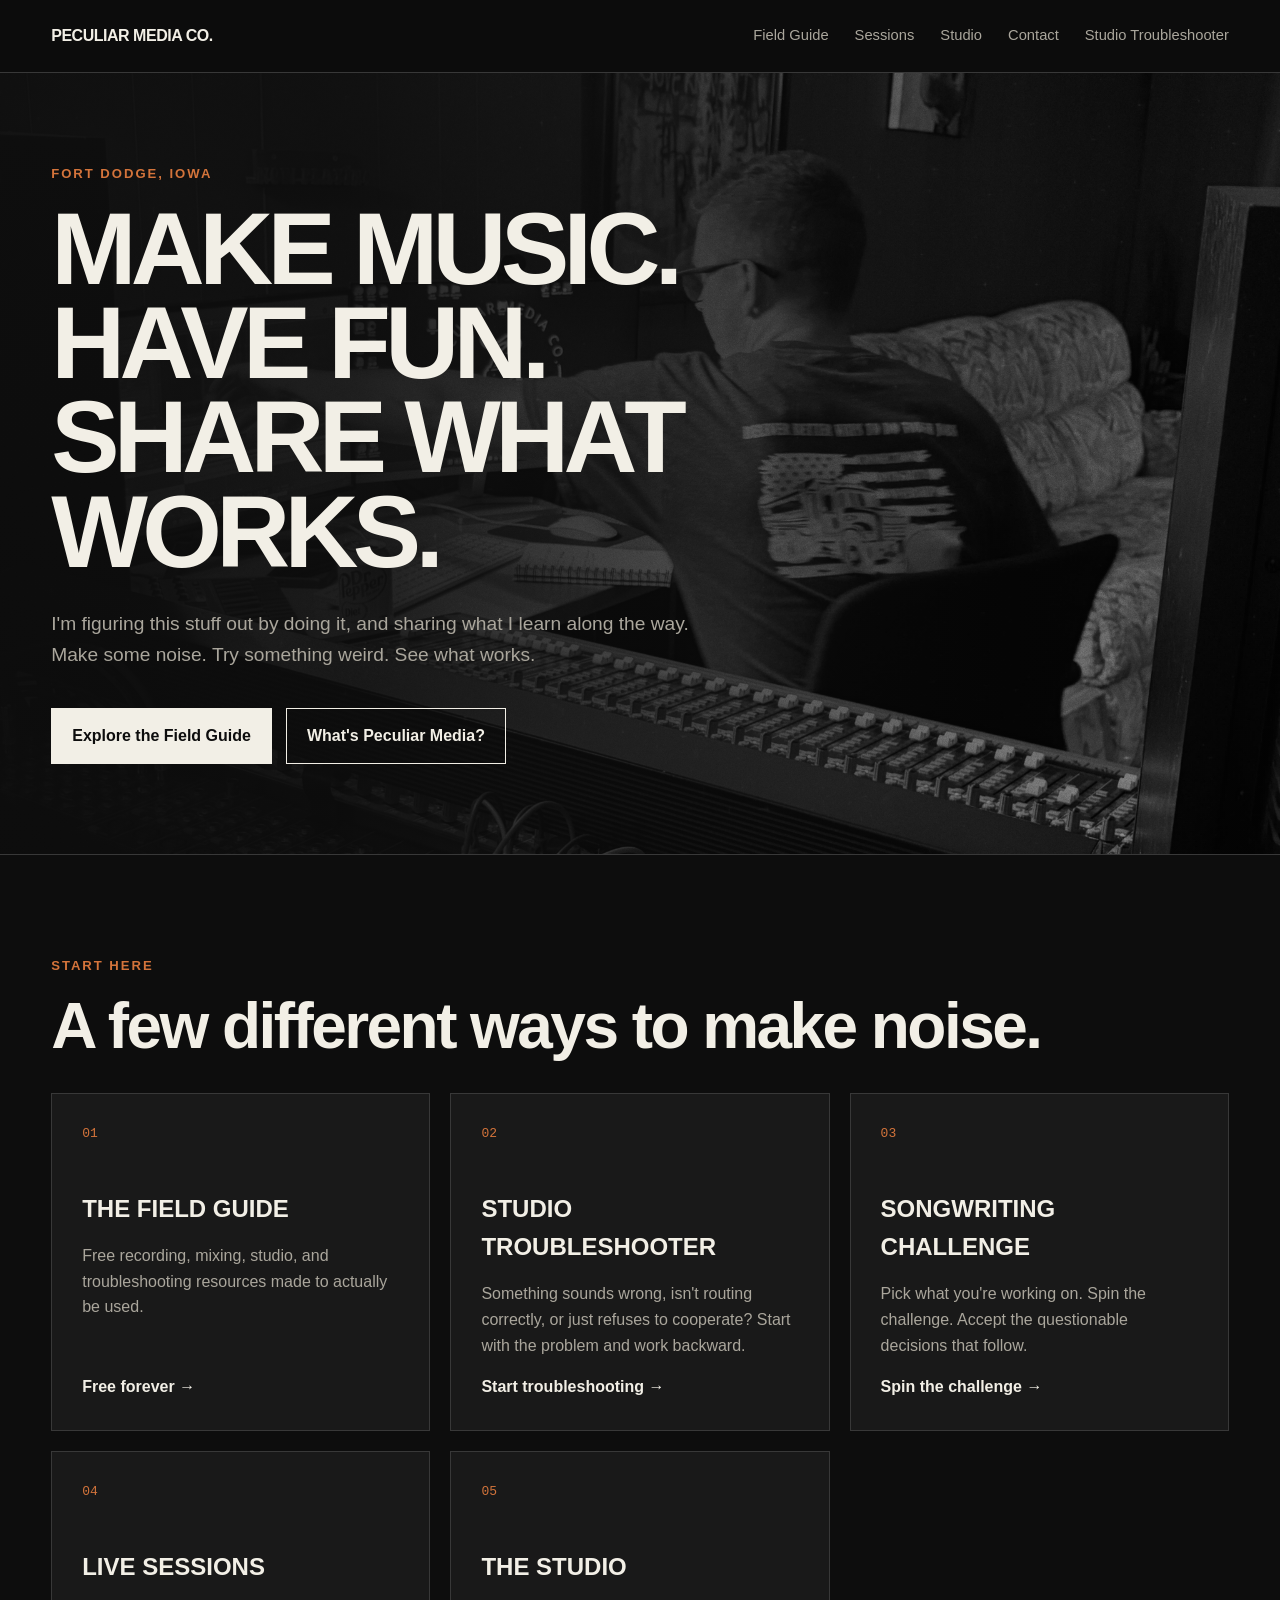
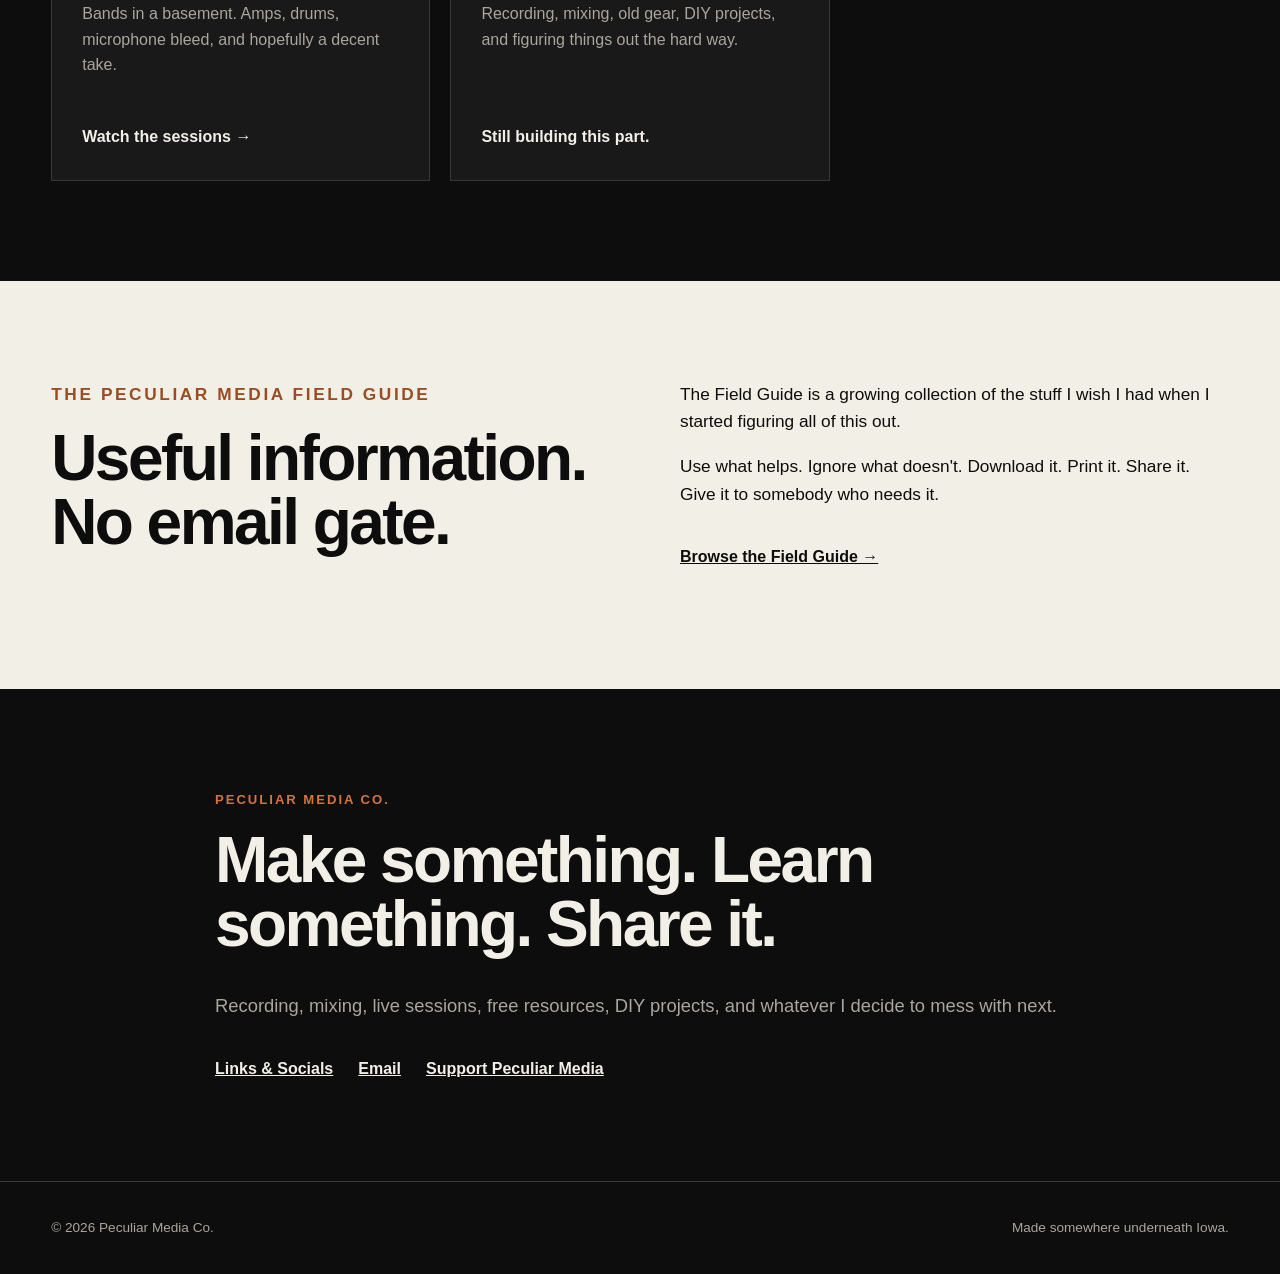
==== commit 748369c1: "Update index.html" ====
--- a/index.html
+++ b/index.html
@@ -91,7 +91,7 @@
           <a class="feature-card"
    href="/troubleshooter/">
 
-  <span class="card-number">04</span>
+  <span class="card-number">02</span>
 
   <h3>STUDIO TROUBLESHOOTER</h3>
 
@@ -107,7 +107,7 @@
 <a class="feature-card"
    href="/songwriting-challenge/">
 
-  <span class="card-number">05</span>
+  <span class="card-number">03</span>
 
   <h3>SONGWRITING CHALLENGE</h3>
 
@@ -126,7 +126,7 @@
    target="_blank"
    rel="noopener noreferrer">
 
-  <span class="card-number">02</span>
+  <span class="card-number">04</span>
 
   <h3>LIVE SESSIONS</h3>
 
@@ -140,7 +140,7 @@
 
 
           <div class="feature-card" id="studio">
-            <span class="card-number">03</span>
+            <span class="card-number">05</span>
 
             <h3>THE STUDIO</h3>
 
